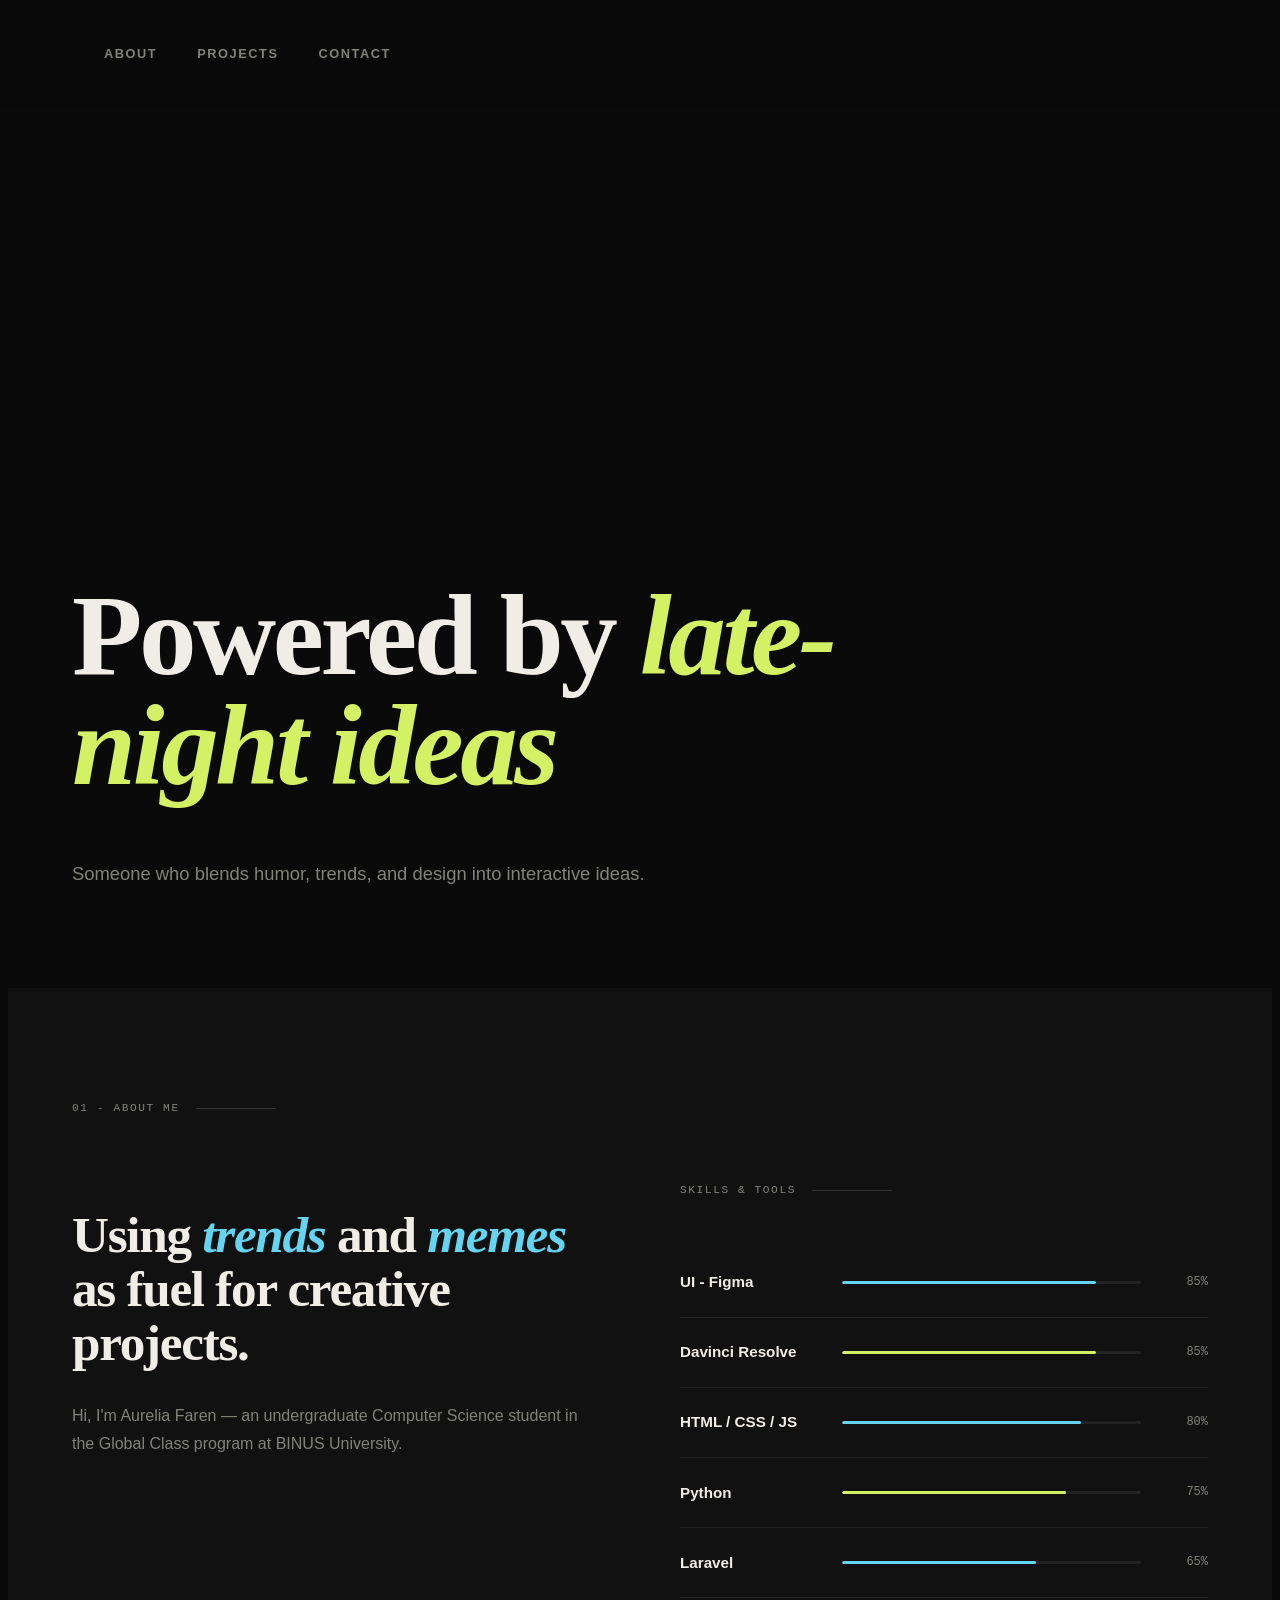
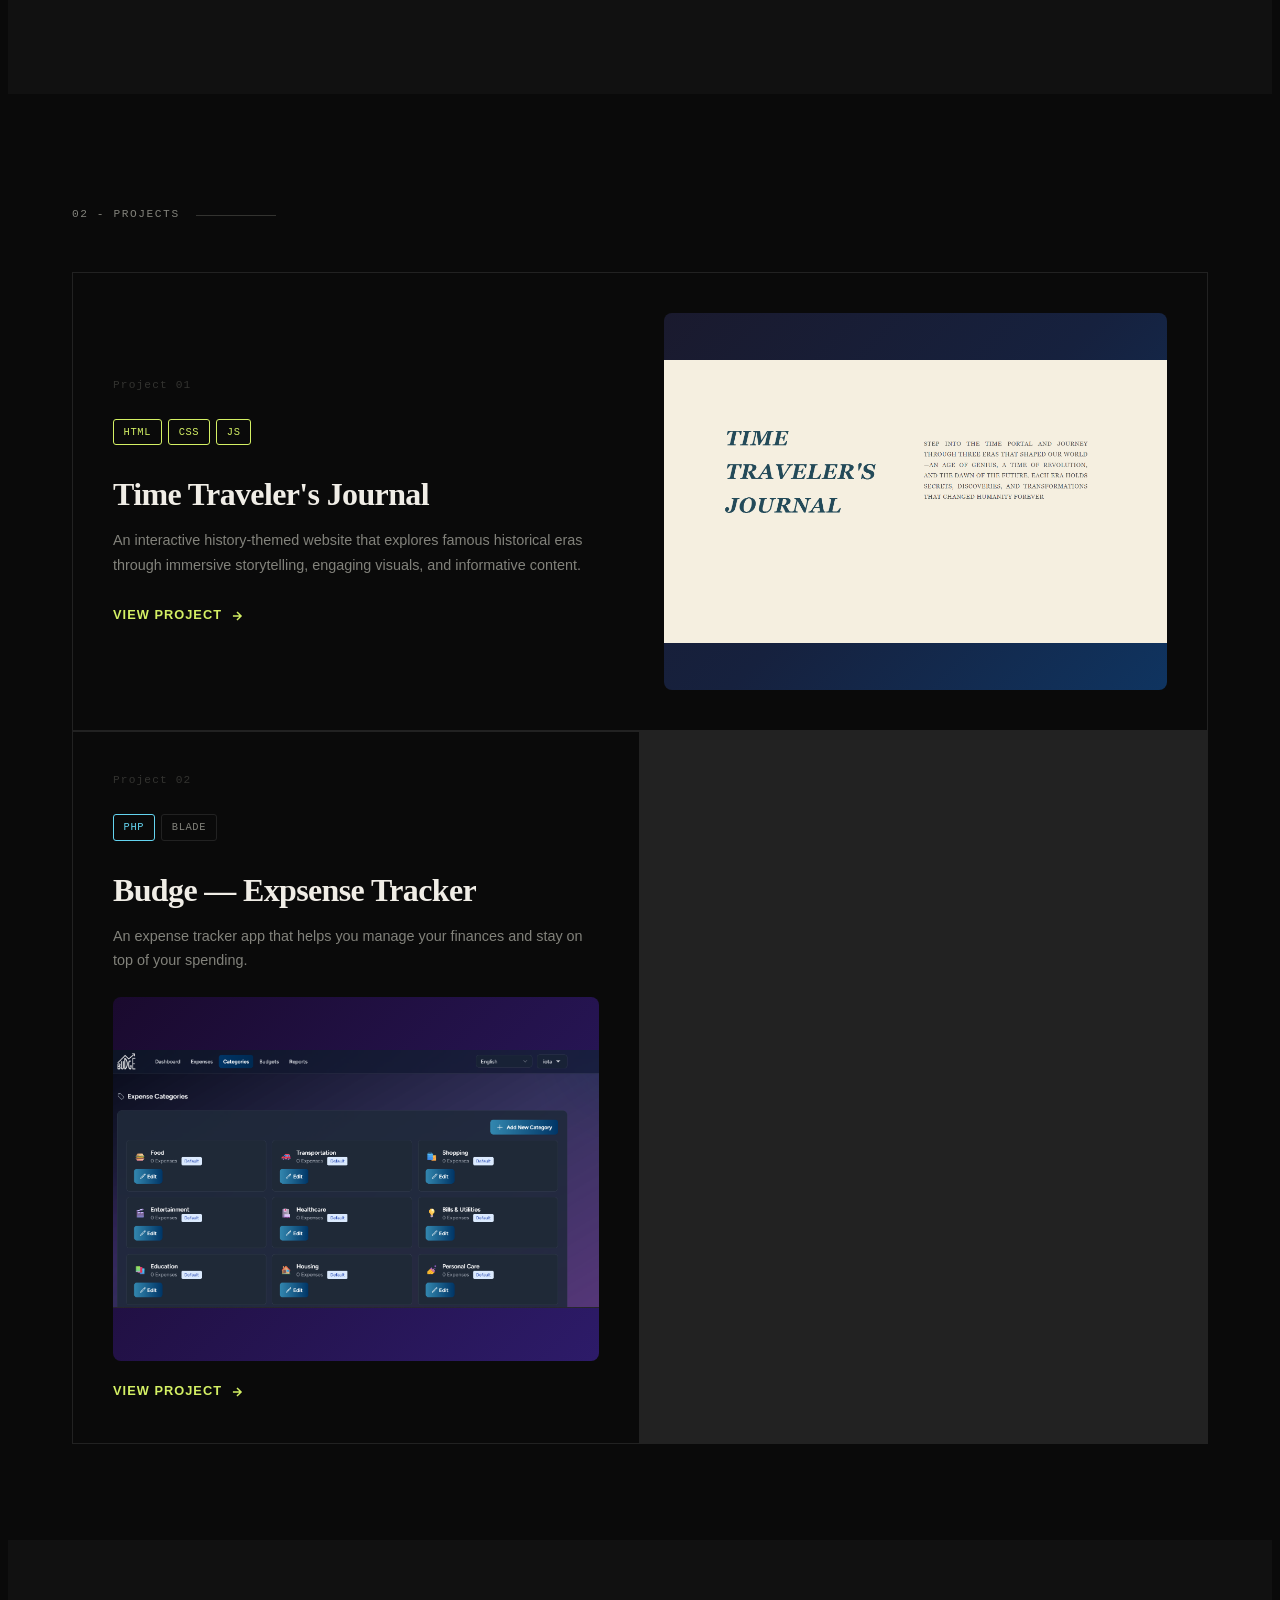
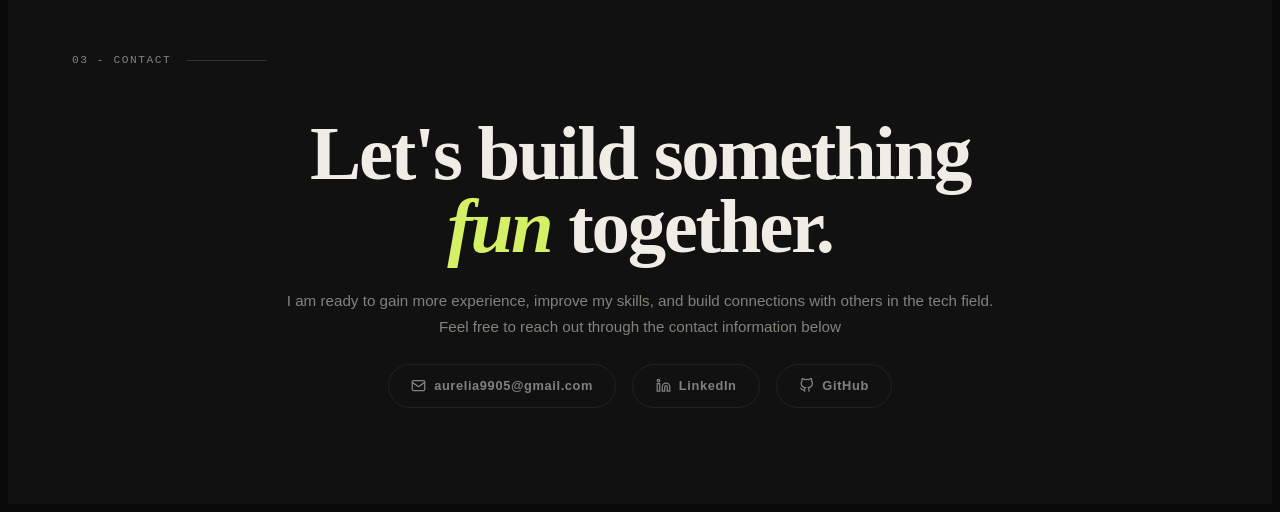
==== index.html @ 42f7a4c4 "changed file name, added assets" ====
<!DOCTYPE html>
<html lang="en">

<head>
  <meta charset="UTF-8">
  <meta name="viewport" content="width=device-width, initial-scale=1.0">
  <link rel="stylesheet" href="styles.css">
  <title>Document</title>
</head>

<body>
  <!-- Navbar -->
  <nav id="nav">
    <ul class="nav-links">
      <li><a href="#about">About</a></li>
      <li><a href="#projects">Projects</a></li>
      <li><a href="#contact">Contact</a></li>
    </ul>
  </nav>

  <!-- Hero -->
  <section class="hero">
    <h1 class="hero-headline">
      Powered by <em>late-night ideas</em>
    </h1>
    <div class="hero-bottom">
      <p class="hero-desc">
        Someone who blends humor, trends, and design into interactive ideas.
      </p>
    </div>
  </section>

  <!-- About -->
  <section class="about" id="about">
    <div class="section-label">01 - About Me</div>
    <div class="about-grid">
      <div>
        <h2 class="about-heading reveal">Using <em>trends</em> and <em>memes</em> as fuel for creative projects.
        </h2>
        <p class="about-text reveal">Hi, I'm Aurelia Faren — an undergraduate Computer Science student in the
          Global Class program at BINUS University.</p>
      </div>

      <div class="skills-panel reveal">
        <div class="section-label">Skills &amp; tools</div>

        <div class="skill-row">
          <span class="skill-name">UI - Figma</span>
          <div class="skill-bar-wrap">
            <div class="skill-bar accent2" data-pct="85"></div>
          </div>
          <span class="skill-pct">85%</span>
        </div>
        <div class="skill-row">
          <span class="skill-name">Davinci Resolve</span>
          <div class="skill-bar-wrap">
            <div class="skill-bar accent" data-pct="85"></div>
          </div>
          <span class="skill-pct">85%</span>
        </div>
        <div class="skill-row">
          <span class="skill-name">HTML / CSS / JS</span>
          <div class="skill-bar-wrap">
            <div class="skill-bar accent2" data-pct="80"></div>
          </div>
          <span class="skill-pct">80%</span>
        </div>
        <div class="skill-row">
          <span class="skill-name">Python</span>
          <div class="skill-bar-wrap">
            <div class="skill-bar accent" data-pct="75"></div>
          </div>
          <span class="skill-pct">75%</span>
        </div>
        <div class="skill-row">
          <span class="skill-name">Laravel</span>
          <div class="skill-bar-wrap">
            <div class="skill-bar accent2" data-pct="65"></div>
          </div>
          <span class="skill-pct">65%</span>
        </div>
  </section>

  <!-- Projects -->
  <section class="projects" id="projects">
    <div class="section-label">02 - Projects</div>
    <div class="projects-grid">
      <!-- Project 1 -->
      <div class="project-card featured reveal">
        <div>
          <div class="project-num">Project 01</div>
          <div class="project-tags">
            <span class="tag accent">HTML</span>
            <span class="tag accent">CSS</span>
            <span class="tag accent">JS</span>
          </div>
          <h3 class="project-title">Time Traveler's Journal</h3>
          <p class="project-desc">An interactive history-themed website that
            explores famous historical eras through immersive storytelling, engaging visuals, and informative content.
          </p>
          <a href="https://github.com/nivalix/Time-Traveler-s-Journal" class="project-link" target="_blank"
            rel="noopener noreferrer">
            View project
            <svg viewBox="0 0 24 24" fill="none" stroke="currentColor" stroke-width="2.5">
              <path d="M5 12h14M12 5l7 7-7 7" />
            </svg>
          </a>
        </div>
        <div class="project-visual pv-1">
          <img src="asset/time-traveler-journal.png" alt="Time Traveler's Journal screenshot" class="project-img" />
        </div>
      </div>

      <!-- Project 2 -->
      <div class="project-card reveal">
        <div class="project-num">Project 02</div>
        <div class="project-tags">
          <span class="tag accent2">PHP</span>
          <span class="tag">Blade</span>
        </div>
        <h3 class="project-title">Budge — Expsense Tracker</h3>
        <p class="project-desc">An expense tracker app that helps you manage your finances and stay on top of your
          spending.</p>
        <div class="project-visual pv-2" style="margin: 1rem 0;">
          <img src="asset/budge.png" alt="Budge screenshot" class="project-img" />
        </div>
        <a href="https://github.com/kengomatsuo/budge" class="project-link" target="_blank" rel="noopener noreferrer">
          View project
          <svg viewBox="0 0 24 24" fill="none" stroke="currentColor" stroke-width="2.5">
            <path d="M5 12h14M12 5l7 7-7 7" />
          </svg>
        </a>
      </div>
    </div>
  </section>

  <!-- Contact -->
  <section class="contact" id="contact">
    <div class="section-label">03 - Contact</div>
    <h2 class="contact-heading reveal">
      Let's build something<br><em>fun</em> together.
    </h2>
    <p class="contact-sub reveal">
      I am ready to gain more experience, improve my skills, and build connections with others in the tech field.
      <br>Feel free to reach out through the contact information below
    </p>
    <div class="contact-links reveal">
      <a href="mailto:aurelia9905@gmail.com" class="contact-pill">
        <svg viewBox="0 0 24 24" fill="none" stroke="currentColor" stroke-width="2">
          <rect x="2" y="4" width="20" height="16" rx="2" />
          <path d="M2 7l10 7 10-7" />
        </svg>
        aurelia9905@gmail.com
      </a>
      <a href="https://www.linkedin.com/in/aurelia-faren" class="contact-pill" target="_blank"
        rel="noopener noreferrer">
        <svg viewBox="0 0 24 24" fill="none" stroke="currentColor" stroke-width="2">
          <path d="M16 8a6 6 0 016 6v7h-4v-7a2 2 0 00-2-2 2 2 0 00-2 2v7h-4v-7a6 6 0 016-6zM2 9h4v12H2z" />
          <circle cx="4" cy="4" r="2" />
        </svg>
        LinkedIn
      </a>
      <a href="https://github.com/w0nkiota" class="contact-pill" target="_blank" rel="noopener noreferrer">
        <svg viewBox="0 0 24 24" fill="none" stroke="currentColor" stroke-width="2">
          <path
            d="M9 19c-5 1.5-5-2.5-7-3m14 6v-3.87a3.37 3.37 0 00-.94-2.61c3.14-.35 6.44-1.54 6.44-7A5.44 5.44 0 0020 4.77 5.07 5.07 0 0019.91 1S18.73.65 16 2.48a13.38 13.38 0 00-7 0C6.27.65 5.09 1 5.09 1A5.07 5.07 0 005 4.77a5.44 5.44 0 00-1.5 3.78c0 5.42 3.3 6.61 6.44 7A3.37 3.37 0 009 18.13V22" />
        </svg>
        GitHub
      </a>
    </div>
  </section>
  <script src="script.js" defer></script>
</body>

</html>
---- styles.css ----
:root {
  --bg: #0a0a0a;
  --surface: #111111;
  --surface2: #181818;
  --border: #222222;
  --accent: #d4f064;
  --accent2: #64d4f0;
  --text: #f0ede6;
  --muted: #82827b;
  --dim: #333330;
}

html {
  scroll-behavior: smooth;
}

body {
  background: var(--bg);
  color: var(--text);
  font-family: 'Syne', sans-serif;
  font-size: 16px;
  line-height: 1.6;
  overflow-x: hidden;
}

/* Nav */
nav {
  position: fixed;
  top: 0;
  left: 0;
  right: 0;
  z-index: 100;
  display: flex;
  align-items: center;
  justify-content: space-between;
  padding: 1.5rem 4rem;
  background: rgba(10, 10, 10, 0.85);
  backdrop-filter: blur(12px);
  border-bottom: 1px solid transparent;
  transition: border-color 0.3s;
}

nav.scrolled {
  border-color: var(--border);
}

.nav-links {
  display: flex;
  gap: 2.5rem;
  list-style: none;
}

.nav-links a {
  color: var(--muted);
  text-decoration: none;
  font-size: 0.8rem;
  font-weight: 600;
  letter-spacing: 0.12em;
  text-transform: uppercase;
  transition: color 0.2s;
}

.nav-links a:hover {
  color: var(--accent);
}

.nav-cta {
  background: var(--accent);
  color: #0a0a0a !important;
  padding: 0.5rem 1.2rem;
  border-radius: 100px;
  font-weight: 700 !important;
  transition: background 0.2s, transform 0.15s !important;
}

.nav-cta:hover {
  background: #c8e85a !important;
  transform: scale(1.03);
}

/* Hero */
.hero {
  min-height: 100vh;
  display: flex;
  flex-direction: column;
  justify-content: flex-end;
  padding: 0 4rem 5rem;
  position: relative;
  overflow: hidden;
}

.hero-grid {
  position: absolute;
  top: 0;
  left: 0;
  right: 0;
  bottom: 0;
  background-image:
    linear-gradient(var(--border) 1px, transparent 1px),
    linear-gradient(90deg, var(--border) 1px, transparent 1px);
  background-size: 60px 60px;
  opacity: 0.4;
}

.hero-headline {
  font-family: 'DM Serif Display', serif;
  font-size: clamp(3.5rem, 9vw, 8rem);
  line-height: 0.95;
  letter-spacing: -0.03em;
  margin-bottom: 2.5rem;
  max-width: 900px;
  animation: fadeUp 0.8s ease both;
}

.hero-headline em {
  font-style: italic;
  color: var(--accent);
}

.hero-bottom {
  display: flex;
  align-items: flex-end;
  justify-content: space-between;
  gap: 2rem;
}

.hero-desc {
  max-width: 750px;
  color: var(--muted);
  font-size: 1.15rem;
  line-height: 1.7;
  animation: fadeUp 0.8s 0.1s ease both;
}

/* Section common */
section {
  padding: 6rem 4rem;
}

.section-label {
  display: flex;
  align-items: center;
  gap: 1rem;
  font-family: 'DM Mono', monospace;
  font-size: 0.7rem;
  letter-spacing: 0.14em;
  text-transform: uppercase;
  color: var(--muted);
  margin-bottom: 3rem;
  padding-top: 1rem;
  scroll-margin-top: 6rem;
}

.section-label::after {
  content: '';
  flex: 1;
  max-width: 80px;
  height: 1px;
  background: var(--dim);
}

/* About */
.about {
  background: var(--surface);
}

.about-grid {
  display: grid;
  grid-template-columns: 1fr 1fr;
  gap: 5rem;
  align-items: start;
}

.about-heading {
  font-family: 'DM Serif Display', serif;
  font-size: clamp(2rem, 4vw, 3.5rem);
  line-height: 1.05;
  letter-spacing: -0.025em;
  margin-bottom: 2rem;
}

.about-heading em {
  font-style: italic;
  color: var(--accent2);
}

.about-text {
  color: var(--muted);
  line-height: 1.8;
  margin-bottom: 1.2rem;
  font-size: 1rem;
}

/* Skills */
.skills-panel {
  display: flex;
  flex-direction: column;
  gap: 0;
}

.skill-row {
  display: flex;
  align-items: center;
  justify-content: space-between;
  padding: 1.4rem 0;
  border-bottom: 1px solid var(--border);
  gap: 2rem;
  transition: padding-left 0.2s;
}

.skill-row:hover {
  padding-left: 0.5rem;
}

.skill-name {
  font-weight: 700;
  font-size: 0.95rem;
  min-width: 130px;
}

.skill-bar-wrap {
  flex: 1;
  height: 3px;
  background: var(--border);
  border-radius: 100px;
  overflow: hidden;
}

.skill-bar {
  height: 100%;
  background: var(--accent);
  border-radius: 100px;
  width: 0;
  transition: width 1s cubic-bezier(0.16, 1, 0.3, 1);
}

.skill-bar.accent2 {
  background: var(--accent2);
}

.skill-pct {
  font-family: 'DM Mono', monospace;
  font-size: 0.75rem;
  color: var(--muted);
  min-width: 35px;
  text-align: right;
}

/* Projects */
.projects {
  background: var(--bg);
}

.projects-grid {
  display: grid;
  grid-template-columns: 1fr 1fr;
  gap: 1.5px;
  background: var(--border);
  border: 1px solid var(--border);
}

.project-card {
  background: var(--bg);
  padding: 2.5rem;
  position: relative;
  overflow: hidden;
  transition: background 0.3s;
}

.project-card:hover {
  background: var(--surface);
}

.project-card.featured {
  grid-column: 1 / -1;
  display: grid;
  grid-template-columns: 1fr 1fr;
  gap: 3rem;
  align-items: center;
}

.project-num {
  font-family: 'DM Mono', monospace;
  font-size: 0.7rem;
  color: var(--dim);
  letter-spacing: 0.1em;
  margin-bottom: 1.5rem;
}

.project-tags {
  display: flex;
  flex-wrap: wrap;
  gap: 0.4rem;
  margin-bottom: 1rem;
}

.tag {
  font-family: 'DM Mono', monospace;
  font-size: 0.65rem;
  padding: 0.25rem 0.6rem;
  border: 1px solid var(--border);
  border-radius: 3px;
  color: var(--muted);
  letter-spacing: 0.06em;
  text-transform: uppercase;
}

.tag.accent {
  border-color: var(--accent);
  color: var(--accent);
}

.tag.accent2 {
  border-color: var(--accent2);
  color: var(--accent2);
}

.project-title {
  font-family: 'DM Serif Display', serif;
  font-size: clamp(1.4rem, 2.5vw, 2.2rem);
  line-height: 1.1;
  letter-spacing: -0.02em;
  margin-bottom: 1rem;
}

.project-desc {
  color: var(--muted);
  font-size: 0.9rem;
  line-height: 1.7;
  margin-bottom: 1.5rem;
}

.project-link {
  display: inline-flex;
  align-items: center;
  gap: 0.5rem;
  color: var(--accent);
  text-decoration: none;
  font-size: 0.8rem;
  font-weight: 700;
  letter-spacing: 0.08em;
  text-transform: uppercase;
  transform: translateX(0);
  transition: gap 0.2s, transform 0.2s ease;
}

.project-link:hover {
  gap: 0.8rem;
  transform: translateX(4px);
}

.project-link svg {
  width: 14px;
  height: 14px;
}

.project-visual {
  aspect-ratio: 4/3;
  background: var(--surface2);
  border-radius: 8px;
  display: flex;
  align-items: center;
  justify-content: center;
  position: relative;
  overflow: hidden;
}

.project-img {
  max-width: 100%;
  max-height: 100%;
  object-fit: cover;
  display: block;
}

.pv-1 {
  background: linear-gradient(135deg, #1a1a2e 0%, #16213e 50%, #0f3460 100%);
}

.pv-2 {
  background: linear-gradient(135deg, #1a0a2e 0%, #2d1b69 100%);
}

.pv-3 {
  background: linear-gradient(135deg, #0d1b2a 0%, #1b4332 100%);
}

.pv-4 {
  background: linear-gradient(135deg, #1a1a0a 0%, #2d2d0d 100%);
}

.pv-label {
  position: relative;
  font-family: 'DM Serif Display', serif;
  font-size: 2rem;
  color: rgba(255, 255, 255, 0.1);
  text-align: center;
}

/* Contact */
.contact {
  background: var(--surface);
  text-align: center;
}

.contact-heading {
  font-family: 'DM Serif Display', serif;
  font-size: clamp(2.5rem, 6vw, 5rem);
  line-height: 0.95;
  letter-spacing: -0.03em;
  margin-top: 2rem;
  margin-bottom: 1.5rem;
}

.contact-heading em {
  color: var(--accent);
  font-style: italic;
}

.contact-sub {
  color: var(--muted);
  font-size: 0.95rem;
  max-width: 760px;
  margin: 0 auto 1.5rem;
  line-height: 1.7;
}

.contact-links {
  display: flex;
  gap: 1rem;
  justify-content: center;
  flex-wrap: wrap;
}

.contact-pill {
  display: inline-flex;
  align-items: center;
  gap: 0.5rem;
  padding: 0.7rem 1.4rem;
  border: 1px solid var(--border);
  border-radius: 100px;
  color: var(--muted);
  text-decoration: none;
  font-size: 0.8rem;
  font-weight: 600;
  letter-spacing: 0.05em;
  transition: border-color 0.2s, color 0.2s, transform 0.15s;
}

.contact-pill:hover {
  border-color: var(--accent);
  color: var(--accent);
  transform: translateY(-2px);
}

.contact-pill svg {
  width: 15px;
  height: 15px;
}

/* Animations */
@keyframes fadeUp {
  from {
    opacity: 0;
    transform: translateY(24px);
  }

  to {
    opacity: 1;
    transform: translateY(0);
  }
}

@keyframes fadeIn {
  from {
    opacity: 0;
  }

  to {
    opacity: 1;
  }
}

@keyframes scrollPulse {

  0%,
  100% {
    opacity: 0.4;
  }

  50% {
    opacity: 1;
  }
}

.reveal {
  opacity: 0;
  transform: translateY(20px);
  transition: opacity 0.7s ease, transform 0.7s ease;
}

.reveal.visible {
  opacity: 1;
  transform: translateY(0);
}

/* Responsive */
@media (max-width: 900px) {
  nav {
    padding: 1.2rem 2rem;
  }

  .nav-links {
    display: none;
  }

  section {
    padding: 4rem 2rem;
  }

  .hero {
    padding: 0 2rem 4rem;
  }

  .about-grid {
    grid-template-columns: 1fr;
    gap: 3rem;
  }

  .projects-grid {
    grid-template-columns: 1fr;
  }

  .project-card.featured {
    grid-column: auto;
    grid-template-columns: 1fr;
  }

  .hero-bottom {
    flex-direction: column;
    align-items: flex-start;
  }

  footer {
    flex-direction: column;
    gap: 0.5rem;
    text-align: center;
  }
}
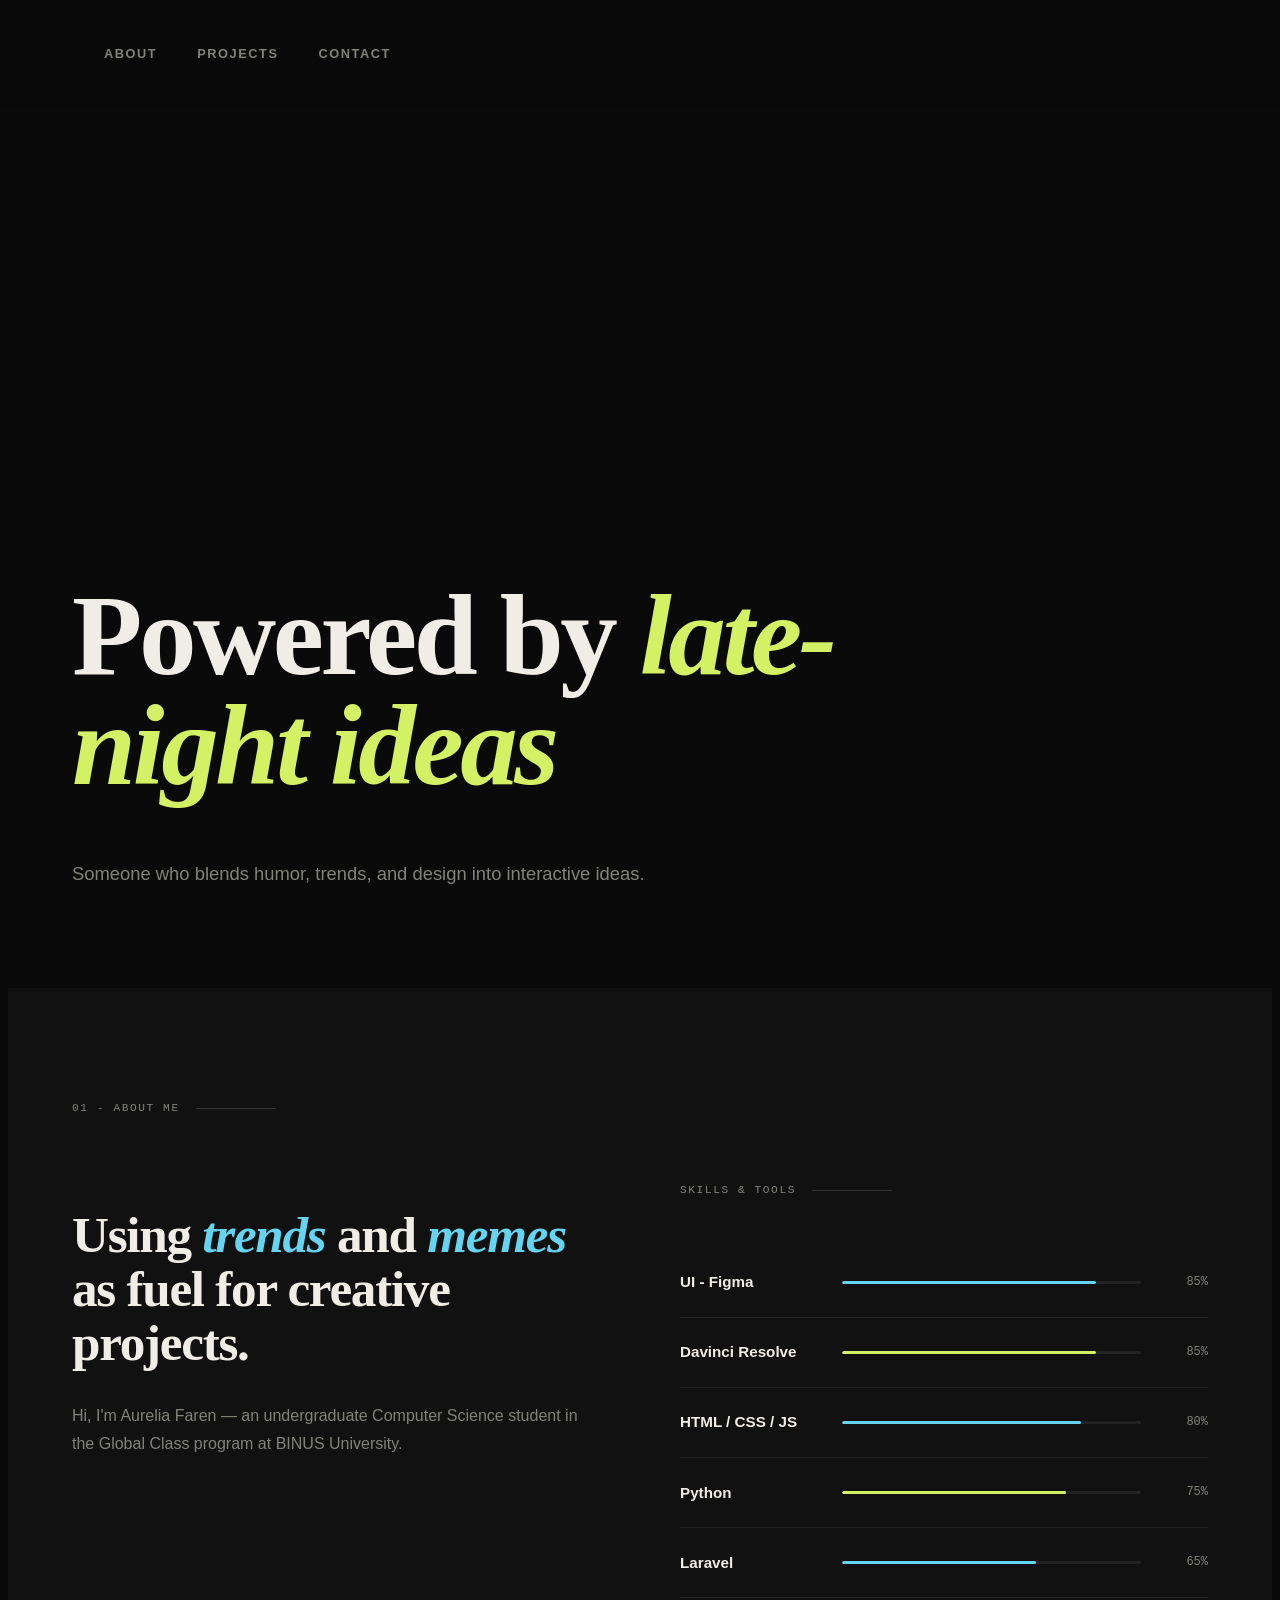
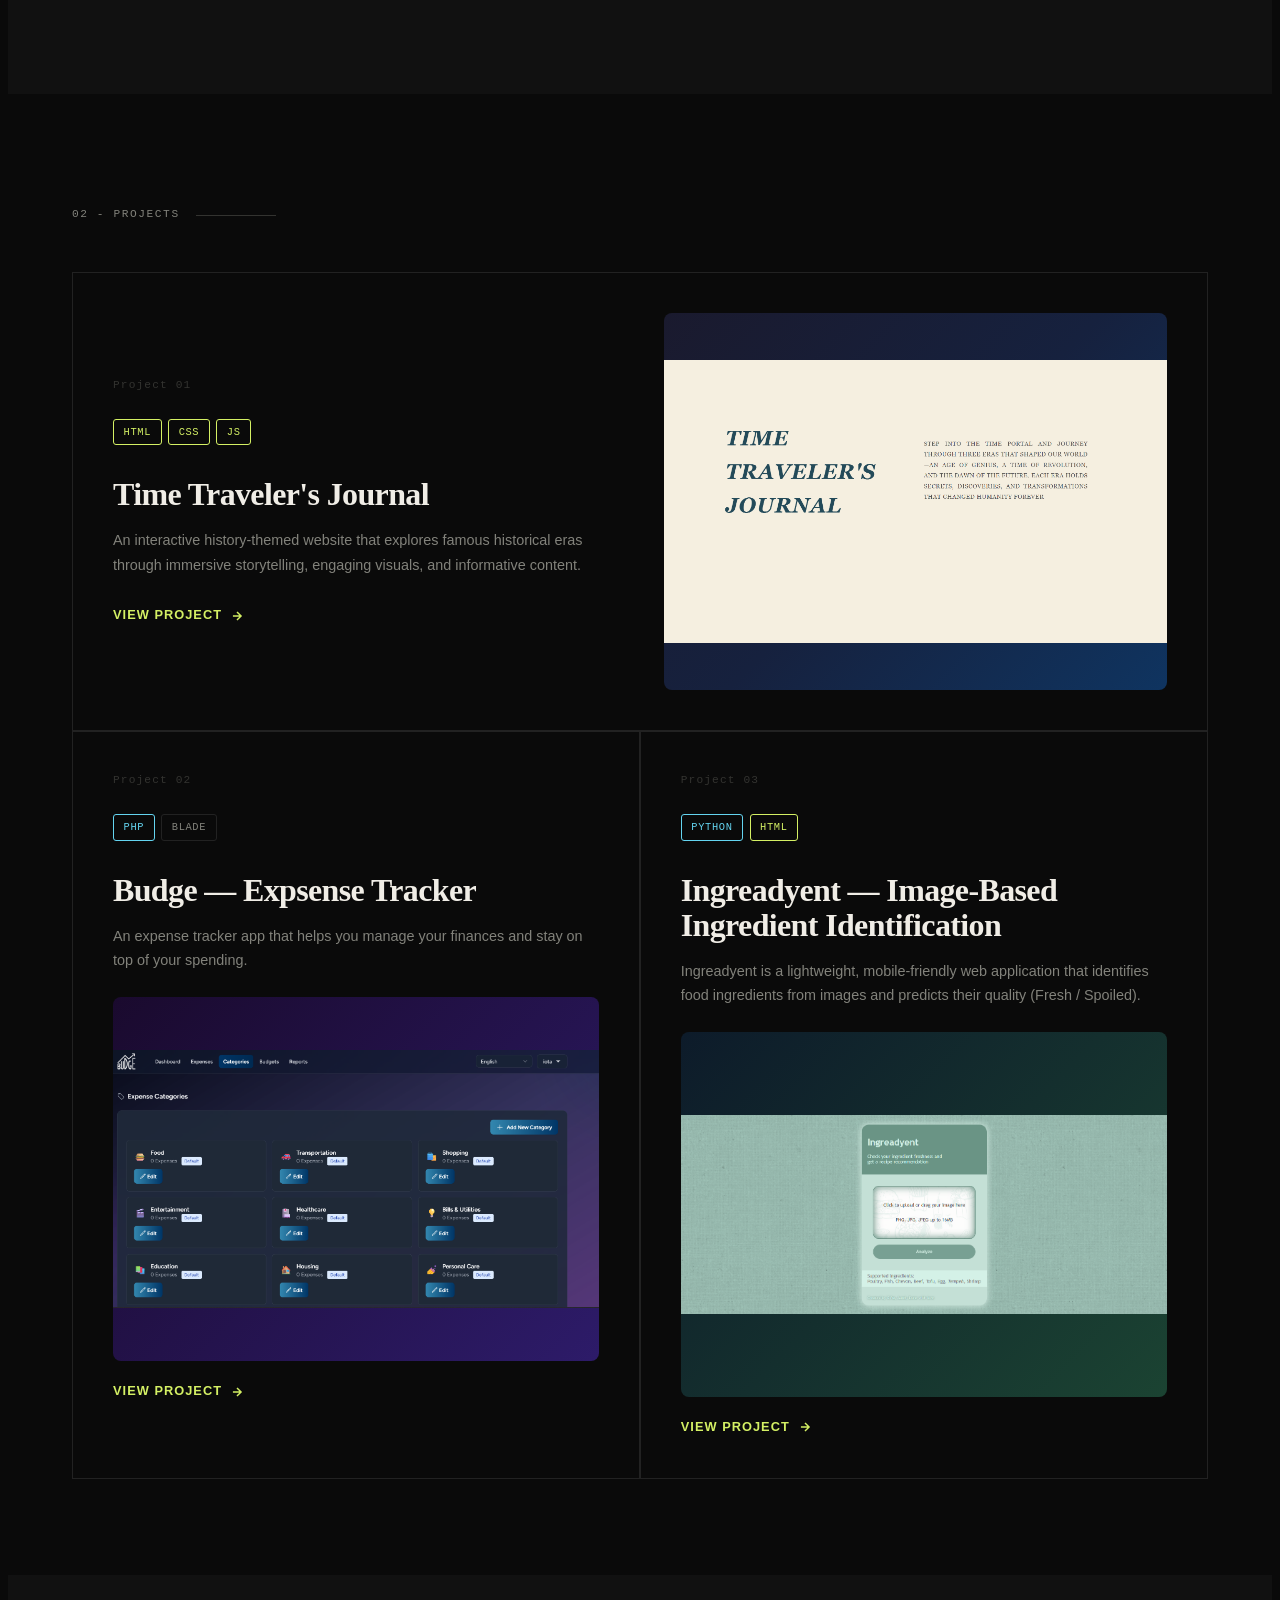
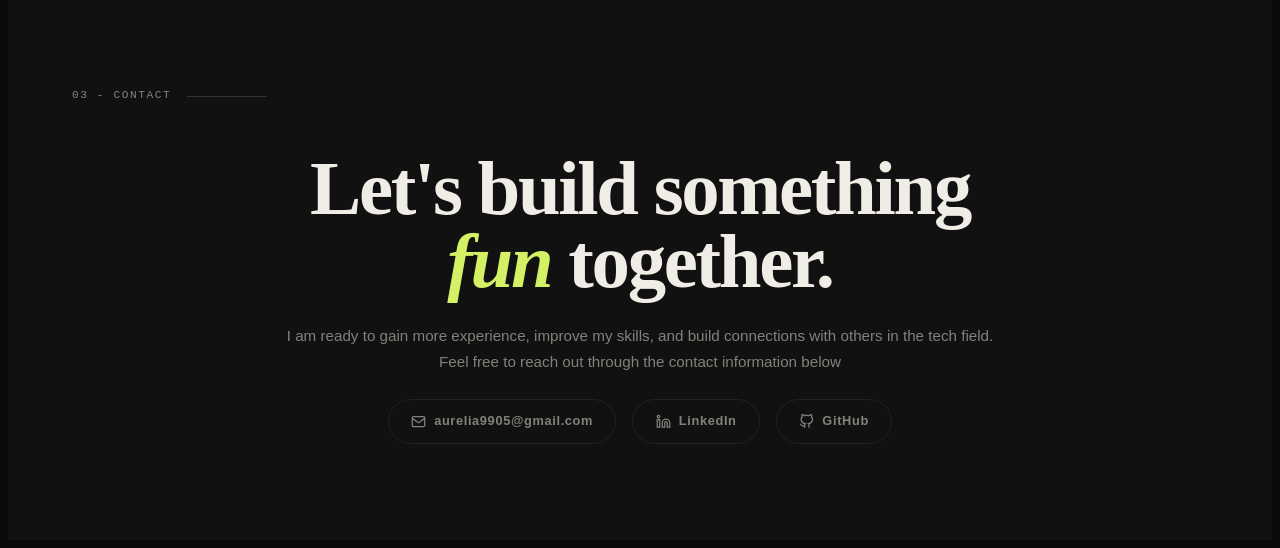
==== commit bfb00b53: "added project and changed title" ====
--- a/index.html
+++ b/index.html
@@ -5,7 +5,7 @@
   <meta charset="UTF-8">
   <meta name="viewport" content="width=device-width, initial-scale=1.0">
   <link rel="stylesheet" href="styles.css">
-  <title>Document</title>
+  <title>Portfolio</title>
 </head>
 
 <body>
@@ -131,6 +131,28 @@
           </svg>
         </a>
       </div>
+
+      <!-- Project 3 -->
+      <div class="project-card reveal">
+        <div class="project-num">Project 03</div>
+        <div class="project-tags">
+          <span class="tag accent2">Python</span>
+          <span class="tag accent">HTML</span>
+        </div>
+        <h3 class="project-title">Ingreadyent — Image-Based Ingredient Identification</h3>
+        <p class="project-desc">Ingreadyent is a lightweight, mobile-friendly web application that identifies food
+          ingredients from images and predicts their quality (Fresh / Spoiled).
+        </p>
+        <div class="project-visual pv-3" style="margin: 1rem 0;">
+          <img src="asset/ingreadyent.png" alt="Ingreadyent screenshot" class="project-img" />
+        </div>
+        <a href="https://github.com/stefani-gifta/cv-Ingreadyent-2025" class="project-link" target="_blank" rel="noopener noreferrer">
+          View project
+          <svg viewBox="0 0 24 24" fill="none" stroke="currentColor" stroke-width="2.5">
+            <path d="M5 12h14M12 5l7 7-7 7" />
+          </svg>
+        </a>
+      </div>
     </div>
   </section>
 
